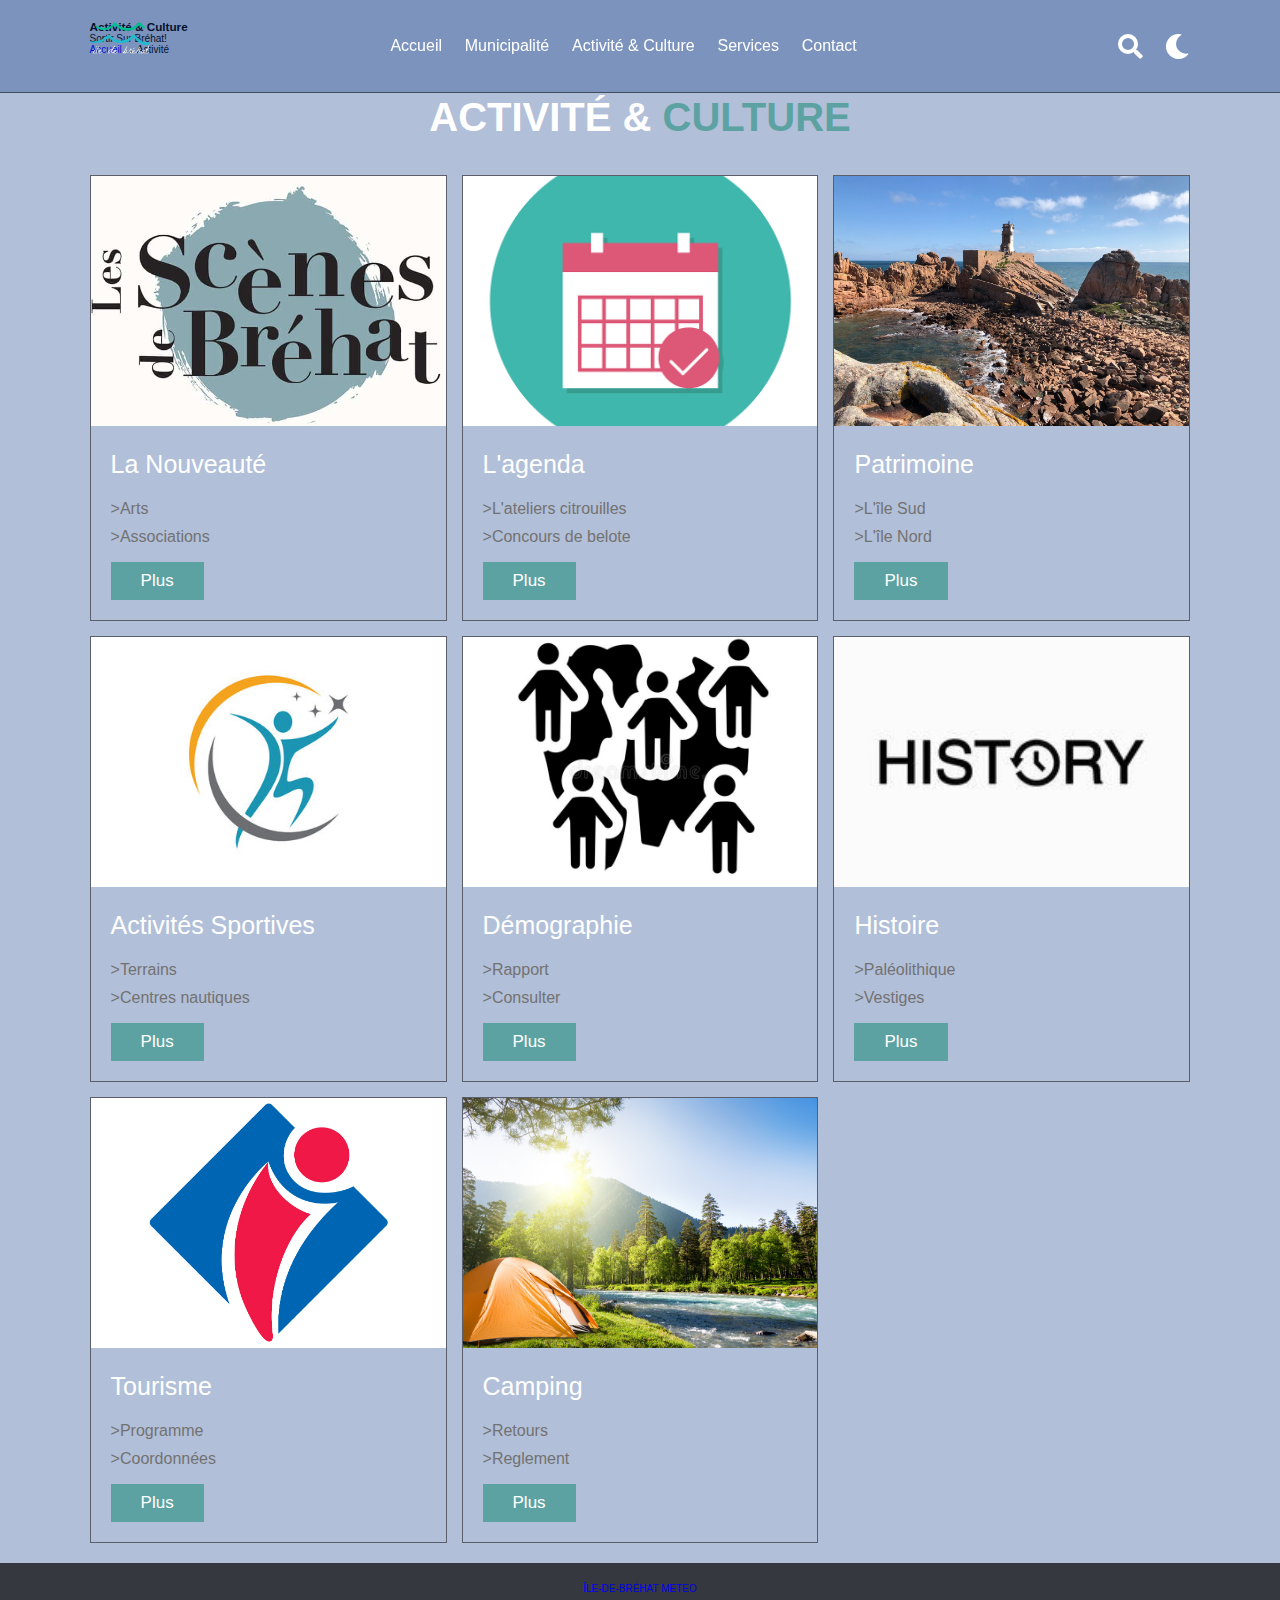
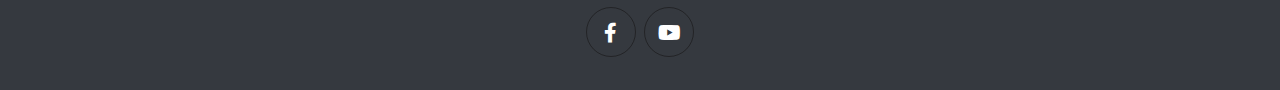
==== activites.html @ 63521829 "Add files via upload" ====
<!DOCTYPE html>
<html lang="en">
<head>
    <meta charset="UTF-8">
    <meta http-equiv="X-UA-Compatible" content="IE=edge">
    <meta name="viewport" content="width=device-width, initial-scale=1.0">
    <link rel="stylesheet" type="text/css" href="Bootstrap/css/bootstrap.min.css">
    <link rel="stylesheet" type="text/css" href="css/style.css">
    <title>Ile de Bréhat</title>
    <link rel="stylesheet" href="https://cdnjs.cloudflare.com/ajax/libs/font-awesome/5.15.4/css/all.min.css">

</head>
<body>
<!-- TESTER LE CURSEUR  -->
    <div class="cursor"></div>


<!--Le menu-->
<header class="header">

    <a href="index.html" class="logo">
        <img src="images/logo3.png" alt="">
    </a>

    <nav class="navbar">
        <a href="index.html">Accueil</a>
        <a href="municipalites.html" >Municipalité</a>
        <a href="activites.html">Activité & Culture</a>
        <a href="services.html">Services</a>
        <!-- <a href="#review">review</a> -->
        <a href="index.html">contact</a>
        <!-- <a href="#blogs">blogs</a> -->
    </nav>

    <div class="icons">
        <div class="fas fa-search" id="search-btn"></div>
        <div class="fas fa-moon" id="moon-btn"></div>
        <div class="fas fa-bars" id="menu-btn"></div>
    </div>

    <div class="search-form">
        <input type="search" id="search-box" placeholder="Rechercher">
        <label for="search-box" class="fas fa-search"></label>
    </div>

</header>
<!-- <iframe width="650" height="450" src="https://embed.windy.com/embed2.html?lat=48.965&lon=2.535&detailLat=48.965&detailLon=2.535&width=650&height=450&zoom=5&level=surface&overlay=wind&product=ecmwf&menu=&message=&marker=&calendar=now&pressure=&type=map&location=coordinates&detail=&metricWind=default&metricTemp=default&radarRange=-1" frameborder="0"></iframe> -->

<section class="homeAct" id="homeAct">

    <div class="content">
        <h3>Activité & Culture</h3>
        <p>Sortir sur Bréhat!</p>
        <p class="chemin">
            <a href="index.html" class="miaou">Accueil </a>&rarr; Activité</p>
        </p>
    </div>

</section>
<!-- Article  -->
<section class="services" id="services">

    <h1 class="heading"> Activité &<span> culture</span> </h1>

    <div class="box-container">

        <div class="box">
            <div class="image">
                <img src="images/tamere.jpg" alt="">
            </div>
            <div class="content">
                <a href="#" class="title">La nouveauté </a>
                <br>
                <br>
                <p1> >Arts</p1>
                <br>
                <p2> >Associations</p2>
                <br>
                <a href="#" class="btn">Plus</a>
            </div>
        </div>

        <div class="box">
          <div class="image">
              <img src="images/wshwsh.png" alt="">
          </div>
          <div class="content">
              <a href="#" class="title">L'agenda</a>
              <br>
              <br>
              <p1> >L'ateliers citrouilles</p1>
              <br>
              <p2> >Concours de belote</p2>
              <br>
              <a href="#" class="btn">Plus</a>
          </div>
      </div>

      <div class="box">
        <div class="image">
            <img src="images/patri.jpg" alt="">
        </div>
        <div class="content">
            <a href="#" class="title">Patrimoine</a>
            <br>
            <br>
            <p1> >L'île Sud</p1>
            <br>
            <p2> >L'île Nord</p2>
            <br>
            <a href="#" class="btn">Plus</a>
        </div>
    </div>
    <div class="box">
      <div class="image">
          <img src="images/foutre.jpg" alt="">
      </div>
      <div class="content">
          <a href="#" class="title">Activités sportives</a>
          <br>
          <br>
          <p1> >Terrains</p1>
          <br>
          <p2> >Centres nautiques</p2>
          <br>
          <a href="#" class="btn">Plus</a>
      </div>
  </div>
  <div class="box">
    <div class="image">
        <img src="images/puree.jpg" alt="">
    </div>
    <div class="content">
        <a href="#" class="title">Démographie </a>
        <br>
        <br>
        <p1> >Rapport</p1>
        <br>
        <p2> >Consulter</p2>
        <br>
        <a href="#" class="btn">Plus</a>
    </div>
</div>
<div class="box">
    <div class="image">
        <img src="images/jmenfou.jpg" alt="">
    </div>
    <div class="content">
        <a href="#" class="title">Histoire</a>
        <br>
        <br>
        <p1> >Paléolithique</p1>
        <br>
        <p2> >Vestiges</p2>
        <br>
        <a href="#" class="btn">Plus</a>
    </div>
</div>
<div class="box">
    <div class="image">
        <img src="images/pupu.jpg" alt="">
    </div>
    <div class="content">
        <a href="#" class="title">Tourisme </a>
        <br>
        <br>
        <p1> >Programme</p1>
        <br>
        <p2> >Coordonnées</p2>
        <br>
        <a href="#" class="btn">Plus</a>
    </div>
</div>
<div class="box">
    <div class="image">
        <img src="images/yes.jpg" alt="">
    </div>
    <div class="content">
        <a href="#" class="title">Camping </a>
        <br>
        <br>
        <p1> >Retours</p1>
        <br>
        <p2> >Reglement</p2>
        <br>
        <a href="#" class="btn">Plus</a>
    </div>
</div>
</div>

</section>



<!-- pied de page  -->
<section class="footer">

    <!-- Météo  -->
    <div class="meteo">
        <a class="weatherwidget-io" href="https://forecast7.com/fr/48d85n3d00/ile-de-brehat/" data-label_1="ÎLE-DE-BRÉHAT" data-label_2="METEO" data-theme="dark" >ÎLE-DE-BRÉHAT METEO</a>
<script>
!function(d,s,id){var js,fjs=d.getElementsByTagName(s)[0];if(!d.getElementById(id)){js=d.createElement(s);js.id=id;js.src='https://weatherwidget.io/js/widget.min.js';fjs.parentNode.insertBefore(js,fjs);}}(document,'script','weatherwidget-io-js');
</script></div>
<!-- connection  -->
    <div class="share">
        <a href="https://fr-fr.facebook.com/ile.de.brehat" class="fab fa-facebook-f"></a>
        <a href="https://www.youtube.com/channel/UCKjtJqq0QdIYhCIgUOmA36Q" class="fab fa-youtube"></a>
    </div>

</section>


<!-- custom js file link  -->
<script src="js/script.js"></script>
<script src="https://code.jquery.com/jquery-3.5.1.slim.min.js" integrity="sha384-DfXdz2htPH0lsSSs5nCTpuj/zy4C+OGpamoFVy38MVBnE+IbbVYUew+OrCXaRkfj" crossorigin="anonymous"></script>
<script src="https://cdn.jsdelivr.net/npm/bootstrap@4.5.3/dist/js/bootstrap.bundle.min.js" integrity="sha384-ho+j7jyWK8fNQe+A12Hb8AhRq26LrZ/JpcUGGOn+Y7RsweNrtN/tE3MoK7ZeZDyx" crossorigin="anonymous"></script>
    

</body>
</html>
---- css/style.css ----
@import url('https://fonts.googleapis.com/css2?family=Yaldevi:wght@500&display=swap');

:root{
    
    --main-color:rgb(93, 162, 162);
    --black:#0e0f0fc2;
    --bg:#0b388552;
    --border:.1rem solid rgba(19, 18, 18, 0.551);
}

*{
    font-family: 'Roboto', sans-serif;
    margin:0; padding:0;
    box-sizing: border-box;
    outline: none; border:none;
    text-decoration: none;
    text-transform: capitalize;
    transition: .2s linear;
}
*::selection{
    background-color: rgb(79, 133, 133);
    color: rgb(253, 251, 251);
}

html{
    font-size: 62.5%;
    overflow-x: hidden;
    scroll-padding-top: 9rem;
    scroll-behavior: smooth;
}

html::-webkit-scrollbar{
    width: .8rem;
}

html::-webkit-scrollbar-track{
    background: transparent;
}

html::-webkit-scrollbar-thumb{
    background: #fff;
    border-radius: 5rem;
}

body{
    background: var(--bg);
}

section{
    padding:2rem 7%;
}

.heading{
    text-align: center;
    color:#fff;
    text-transform: uppercase;
    padding-bottom: 3.5rem;
    font-size: 4rem;
}

.heading span{
    color:var(--main-color);
    text-transform: uppercase;
}

.btn{
    margin-top: 1rem;
    display: inline-block;
    padding:.9rem 3rem;
    font-size: 1.7rem;
    color:#fff;
    background: var(--main-color);
    cursor: pointer;
}

.btn:hover{
    letter-spacing: .2rem;
}

.header{
    background: var(--bg);
    display: flex;
    align-items: center;
    justify-content: space-between;
    padding:1.5rem 7%;
    border-bottom: var(--border);
    position: fixed;
    top:0; left: 0; right: 0;
    z-index: 1000;
}

.header .logo img{
    height: 6rem;
}

.header .navbar a{
    margin:0 1rem;
    font-size: 1.6rem;
    color:#fff;
}

.header .navbar a:hover{
    color:var(--main-color);
    border-bottom: .1rem solid var(--main-color);
    padding-bottom: .5rem;
}

.header .icons div{
    color:#fff;
    cursor: pointer;
    font-size: 2.5rem;
    margin-left: 2rem;
}

.header .icons div:hover{
    color:var(--main-color);
}

#menu-btn{
    display: none;
}

.header .search-form{
    position: absolute;
    top:115%; right: 7%;
    background: #fff;
    width: 50rem;
    height: 5rem;
    display: flex;
    align-items: center;
    transform: scaleY(0);
    transform-origin: top;
}

.header .search-form.active{
    transform: scaleY(1);
}

.header .search-form input{
    height: 100%;
    width: 100%;
    font-size: 1.6rem;
    color:var(--black);
    padding:1rem;
    text-transform: none;
}

.header .search-form label{
    cursor: pointer;
    font-size: 2.2rem;
    margin-right: 1.5rem;
    color:var(--black);
}

.header .search-form label:hover{
    color:var(--main-color);
}

.header .cart-items-container{
    position: absolute;
    top:100%; right: -100%;
    height: calc(100vh - 9.5rem);
    width: 35rem;
    background: #fff;
    padding:0 1.5rem;
}

.header .cart-items-container.active{
    right: 0;
}

.header .cart-items-container .cart-item{
    position: relative;
    margin:2rem 0;
    display: flex;
    align-items: center;
    gap:1.5rem;
}

.header .cart-items-container .cart-item .fa-times{
    position: absolute;
    top:1rem; right: 1rem;
    font-size: 2rem;
    cursor: pointer;
    color: var(--black);
}

.header .cart-items-container .cart-item .fa-times:hover{
    color:var(--main-color);
}

.header .cart-items-container .cart-item img{
    height: 7rem;
}

.header .cart-items-container .cart-item .content h3{
    font-size: 2rem;
    color:var(--black);
    padding-bottom: .5rem;
}

.header .cart-items-container .cart-item .content .price{
    font-size: 1.5rem;
    color:var(--main-color);
}

.header .cart-items-container .btn{
    width: 100%;
    text-align: center;
}

.home{
    margin-top: 93px;
    min-height: 30vh;
    height: auto;
    min-height: 60vh;
    display: flex;
    align-items: center;
    background:url(../images/menu.jfif) no-repeat;
    background-size: cover;
    background-position: center;
}

.home .content{
    max-width: 60rem;
}

.home .content h3{
    font-size: 6rem;
    text-transform: uppercase;
    color:#fff;
}

.home .content p{
    font-size: 2rem;
    font-weight: lighter;
    line-height: 1.8;
    padding:1rem 0;
    color:#eee;
    text-transform: none;
}

.article .box-container{
    display: grid;
    grid-template-columns: repeat(auto-fit, minmax(30rem, 1fr));
    gap:1.5rem;
}

.article .box-container .box{
    border:var(--border);    
}

.article .box-container .box .image{
    height: 25rem;
    overflow:hidden;
    width: 100%;
}

.article .box-container .box .image img{
    height: 100%;
    object-fit: cover;
    width: 100%;
}

.article .box-container .box:hover .image img{
    transform: scale(1.2);
}

.article .box-container .box .content{
    padding:2rem;
}

.article .box-container .box .content .title{
    font-size: 2.5rem;
    line-height: 1.5;
    color:#fff;
}
.article .box-container .box .content .title::selection{
background-color: rgb(79, 133, 133);
color: rgb(253, 251, 251);
}

.article .box-container .box .content .title:hover{
    color:var(--main-color);
}

.article .box-container .box .content span{
    color:var(--main-color);
    display: block;
    padding-top: 1rem;
    font-size: 2rem;
}
.article .box-container .box .content span::selection{
    background-color: rgb(79, 133, 133);
    color: rgb(253, 251, 251);
    } 
    
.article .box-container .box .content p{
    font-size: 1.6rem;
    line-height: 1.8;
    color:#ccc;
    padding:1rem 0;
    text-transform: none;
}
.article .box-container .box .content p::selection{
    background-color: rgb(79, 133, 133);
    color: rgb(253, 251, 251);
    } 

.contact .row{
    display: flex;
    background:var(--black);
    flex-wrap: wrap;
    gap:1rem;
}

.contact .row .map{
    flex:1 1 45rem;
    width: 100%;
    object-fit: cover;
}

.contact .row form{
    flex:1 1 45rem;
    padding:5rem 2rem;
    text-align: center;
}

.contact .row form h3{
    text-transform: none;
    font-size: 3.5rem;
    color:#fff;
}

.contact .row form .inputBox{
    display: flex;
    align-items: center;
    margin-top: 2rem;
    margin-bottom: 2rem;
    background:var(--bg);
    border:var(--border);
}

.contact .row form .inputBox span{
    color:#fff;
    font-size: 2rem;
    padding-left: 2rem;
}

.contact .row form .inputBox input{
    width: 100%;
    padding:2rem;
    font-size: 1.7rem;
    color:#fff;
    text-transform: none;
    background:none;
}



.footer{
    background:var(--black);
    text-align: center;
}

.footer .share{
    padding:1rem 0;
}

.footer .share a{
    height: 5rem;
    width: 5rem;
    line-height: 5rem;
    font-size: 2rem;
    color:#fff;
    border:var(--border);
    margin:.3rem;
    border-radius: 50%;
}

.footer .share a:hover{
    background-color: var(--main-color);
}

.footer .links{
    display: flex;
    justify-content: center;
    flex-wrap: wrap;
    padding:2rem 0;
    gap:1rem;
}

.footer .links a{
    padding:.7rem 2rem;
    color:#fff;
    border:var(--border);
    font-size: 2rem;
}

.footer .links a:hover{
    background:var(--main-color);
}

.footer .credit{
    font-size: 2rem;
    color:#fff;
    font-weight: lighter;
    padding:1.5rem;
}

.footer .credit span{
    color:var(--main-color);
}

.services .box-container .box{
    flex-wrap: wrap;
   
  
}
.services .box-container{
    display: grid;
    grid-template-columns: repeat(auto-fit, minmax(30rem, 1fr));
    gap:1.5rem;
}

.services .box-container .box{
    border:var(--border);    
}

.services .box-container .box .image{
    height: 25rem;
    overflow:hidden;
    width: 100%;
}

.services .box-container .box .image img{
    height: 100%;
    object-fit: cover;
    width: 100%;
}

.services .box-container .box:hover .image img{
    transform: scale(1.2);
}

.services .box-container .box .content{
    padding:2rem;
}
.services .box-container .box .content::selection{
    background-color: rgb(79, 133, 133);
    color: rgb(253, 251, 251);
    } 

.services .box-container .box .content .title{
    font-size: 2.5rem;
    line-height: 1.5;
    color:#fff;
}
.services .box-container .box .content .title::selection{
background-color: rgb(79, 133, 133);
color: rgb(253, 251, 251);
}

.services .box-container .box .content .title:hover{
    color:var(--main-color);
}

.services .box-container .box .content span{
    color:var(--main-color);
    display: block;
    padding-top: 1rem;
    font-size: 2rem;
}
.services .box-container .box .content span::selection{
    background-color: rgb(79, 133, 133);
    color: rgb(253, 251, 251);
    } 
    
.services .box-container .box .content p1{
    font-size: 1.6rem;
    line-height: 1.8;
    color:rgb(115, 114, 114);
    padding:1rem 0;
    text-transform: none;
}
.services .box-container .box .content p1::selection{
    background-color: rgb(79, 133, 133);
    color: rgb(253, 251, 251);
    } 
    .services .box-container .box .content p2::selection{
        background-color: rgb(79, 133, 133);
        color: rgb(253, 251, 251);
        } 
.services .box-container .box .content p2{
    font-size: 1.6rem;
    line-height: 1.8;
    color:rgb(115, 114, 114);
    padding:1rem 0;
    text-transform: none;
}
.services .box-container .box .content p1:hover{
    color:rgb(53, 110, 191);
}
.services .box-container .box .content p2:hover{
    color:rgb(155, 78, 78);
}
.services .box-container .box .content p::selection{
    background-color: rgb(79, 133, 133);
    color: rgb(253, 251, 251);
    } 











/* media queries  */
@media (max-width:991px){

    html{
        font-size: 55%;
    }

    .header{
        padding:1.5rem 2rem;
    }

    section{
        padding:2rem;
    }

}

@media (max-width:768px){

    #menu-btn{
        display: inline-block;
    }

    .header .navbar{
        position: absolute;
        top:100%; right: -100%;
        background: #fff;
        width: 30rem;
        height: calc(100vh - 9.5rem);
    }

    .header .navbar.active{
        right:0;
    }

    .header .navbar a{
        color:var(--black);
        display: block;
        margin:1.5rem;
        padding:.5rem;
        font-size: 2rem;
    }

    .header .search-form{
        width: 90%;
        right: 2rem;
    }

    .home{
        background-position: left;
        justify-content: center;
        text-align: center;
    }

    .home .content h3{
        font-size: 4.5rem;
    }

    .home .content p{
        font-size: 1.5rem;
    }

}

@media (max-width:450px){

    html{
        font-size: 50%;
    }

}
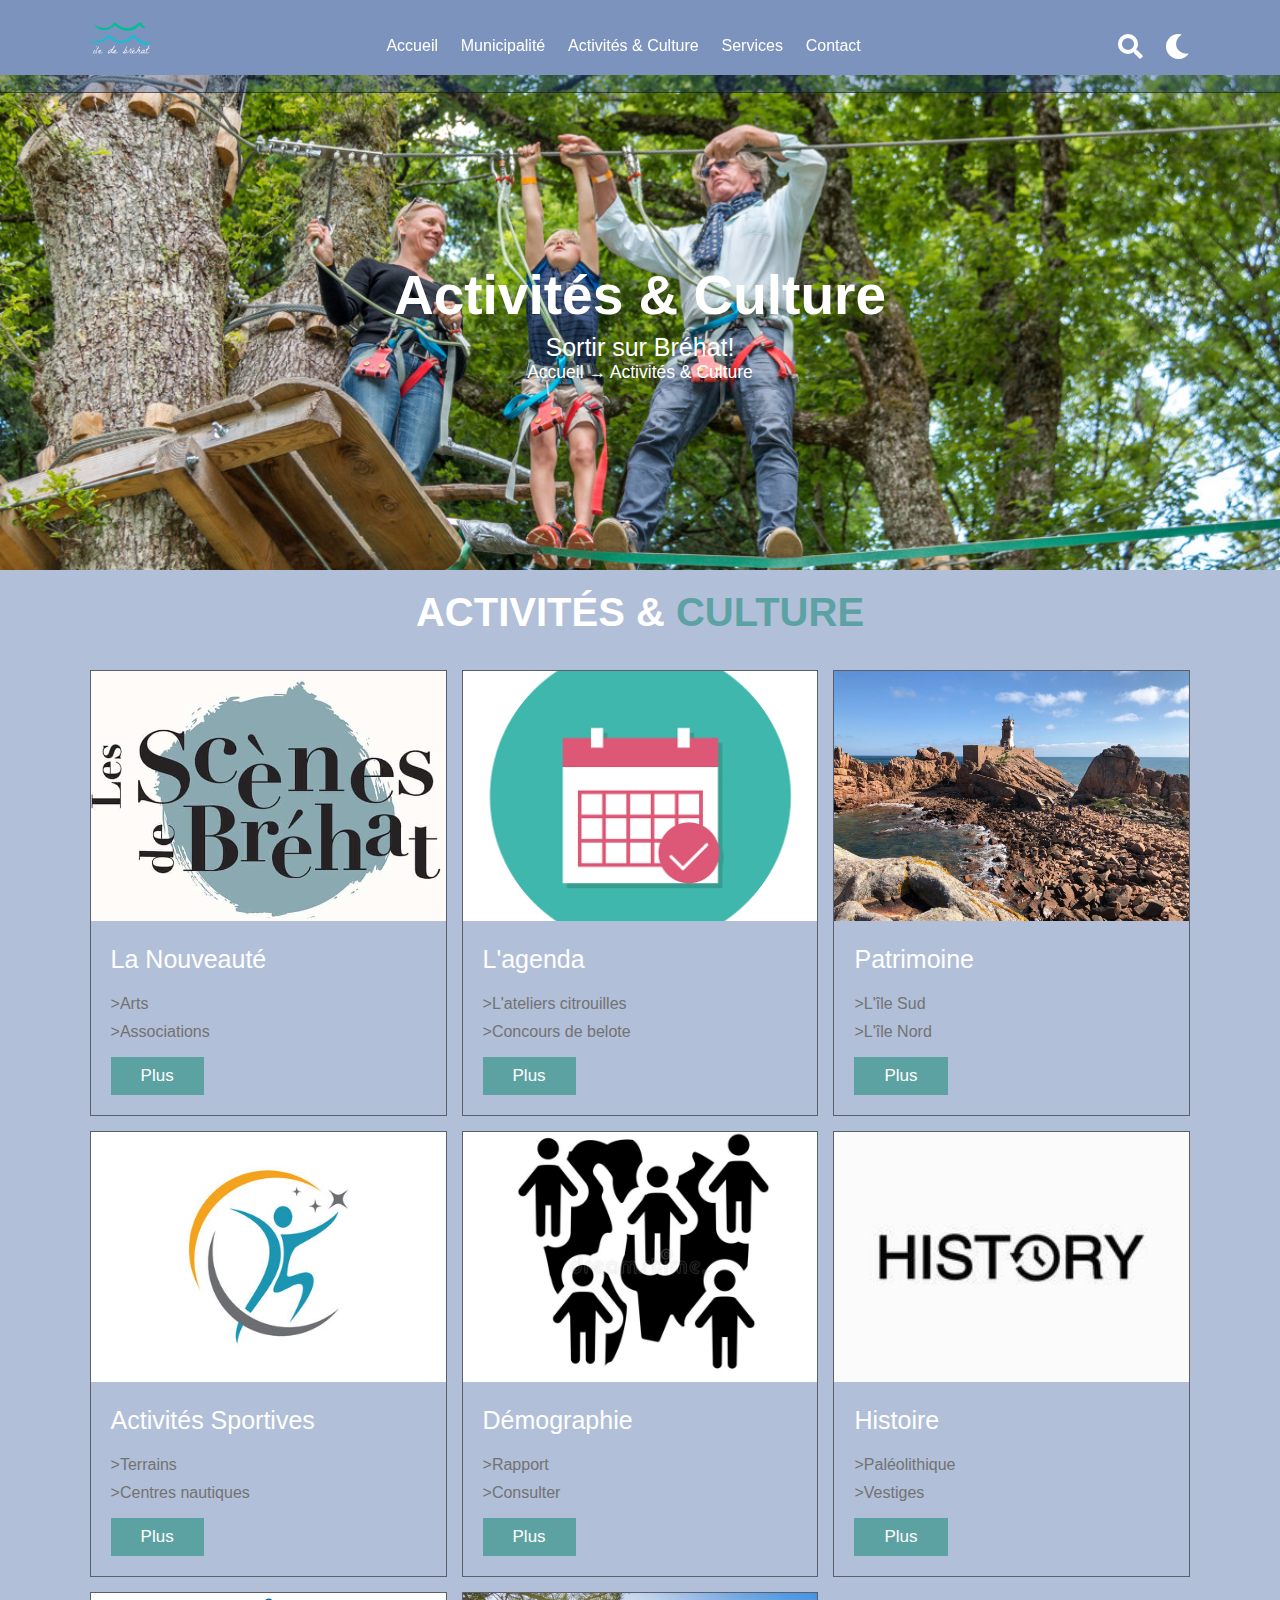
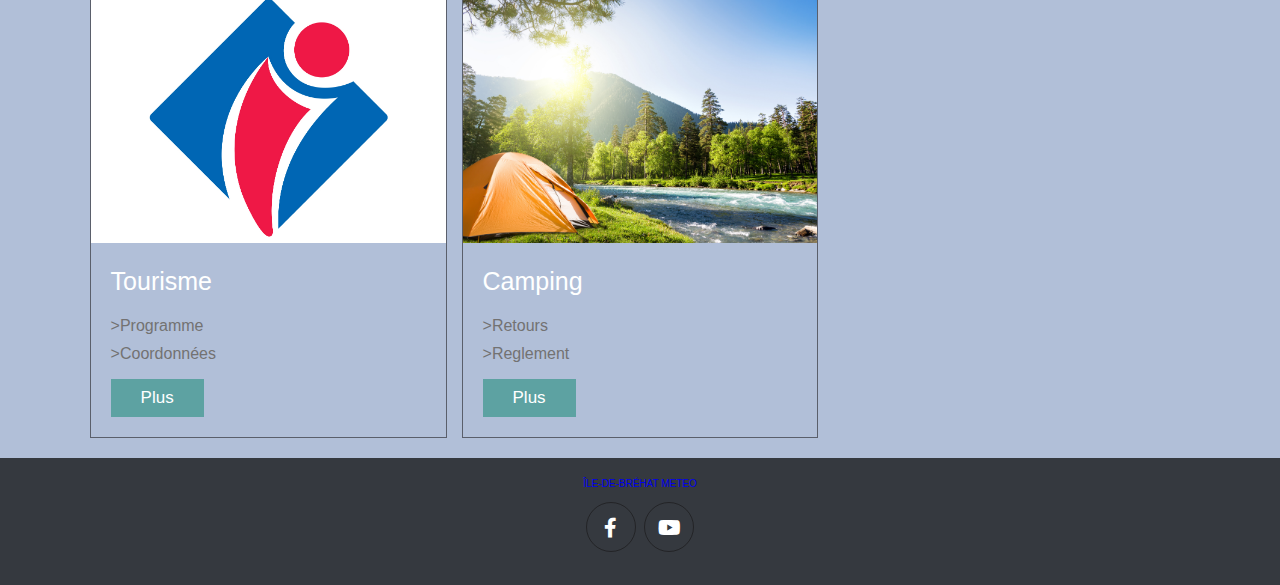
==== commit af4c60a3: "Update activites.html" ====
--- a/activites.html
+++ b/activites.html
@@ -25,7 +25,7 @@
     <nav class="navbar">
         <a href="index.html">Accueil</a>
         <a href="municipalites.html" >Municipalité</a>
-        <a href="activites.html">Activité & Culture</a>
+        <a href="activites.html">Activités & Culture</a>
         <a href="services.html">Services</a>
         <!-- <a href="#review">review</a> -->
         <a href="index.html">contact</a>
@@ -49,10 +49,10 @@
 <section class="homeAct" id="homeAct">
 
     <div class="content">
-        <h3>Activité & Culture</h3>
+        <h3>Activités & Culture</h3>
         <p>Sortir sur Bréhat!</p>
         <p class="chemin">
-            <a href="index.html" class="miaou">Accueil </a>&rarr; Activité</p>
+            <a href="index.html" class="miaou">Accueil </a>&rarr; Activités & Culture</p>
         </p>
     </div>
 
@@ -60,7 +60,7 @@
 <!-- Article  -->
 <section class="services" id="services">
 
-    <h1 class="heading"> Activité &<span> culture</span> </h1>
+    <h1 class="heading"> Activités &<span> culture</span> </h1>
 
     <div class="box-container">
 
@@ -217,4 +217,4 @@
     
 
 </body>
-</html>+</html>
--- a/css/style.css
+++ b/css/style.css
@@ -508,10 +508,154 @@
     background-color: rgb(79, 133, 133);
     color: rgb(253, 251, 251);
     } 
-
-
-
-
+.homeServ{
+        margin-top: 75px;
+        height: auto;
+        min-height: 55vh;
+        display: flex;
+        align-items: center;
+        background:url(../images/serv.jpg) no-repeat;
+        background-size: cover;
+        background-position: center;
+    } 
+    
+    .homeServ{
+        height: 10px;
+        background-position: left;
+        justify-content: center;
+        text-align: center;
+    }
+    
+    .homeServ .content h3{
+        height: 70px;
+        font-size: 5.5rem;
+        color: white;
+    }
+    .homeServ .content h3{
+        height: 70px;
+        font-size: 5.5rem;
+        color: white;
+    }
+
+    .homeServ .content h3::selection{
+        background-color: rgb(79, 133, 133);
+        color: rgb(253, 251, 251);
+        }
+    
+    .homeServ .content p::selection{
+        background-color: rgb(79, 133, 133);
+        color: rgb(253, 251, 251);
+        }
+    .homeServ .content p{
+        text-transform: none;
+        font-size: 2.5rem;
+        color: rgba(255, 255, 255, 0.973);
+    }
+    
+    .homeServ .content .chemin{
+        font-size: 1.75rem;
+    }
+    
+    .homeServ .content .chemin a{
+        color: white;
+        font-size: 1.75rem;
+    }
+
+    .homeAct{
+        margin-top: 75px;
+        height: auto;
+        min-height: 55vh;
+        display: flex;
+        align-items: center;
+        background:url(../images/accro.jpg) no-repeat;
+        background-size: cover;
+        background-position: center;
+    } 
+    
+    .homeAct{
+        height: 10px;
+        background-position: left;
+        justify-content: center;
+        text-align: center;
+    }
+    
+    .homeAct .content h3{
+        color: white;
+        height: 70px;
+        font-size: 5.5rem;
+    }
+    .homeAct .content h3::selection{
+        background-color: rgb(85, 96, 96);
+        color: rgb(253, 251, 251);
+        }
+    
+    .homeAct .content p{
+        color: white;
+        text-transform: none;
+        font-size: 2.5rem;
+    }
+    .homeAct .content p::selection{
+        background-color: rgb(79, 133, 133);
+        color: rgb(253, 251, 251);
+        }
+    
+    .homeAct .content .chemin{
+        font-size: 1.75rem;
+    }
+    
+    .homeAct .content .chemin a{
+        color: white;
+        font-size: 1.75rem;
+    }
+
+
+.homeMuni{
+    margin-top: 93px;
+    min-height: 30vh;
+    height: auto;
+    min-height: 60vh;
+    display: flex;
+    align-items: center;
+    background:url(../images/banner\ 2.jpeg) no-repeat;
+    background-size: cover;
+    background-position: center;
+} 
+
+.homeMuni{
+    height: 10px;
+    background-position: left;
+    justify-content: center;
+    text-align: center;
+}
+
+.homeMuni .content h3{
+    height: 70px;
+    font-size: 5.5rem;
+}
+.homeMuni .content h3::selection{
+    background-color: rgb(79, 133, 133);
+    color: rgb(253, 251, 251);
+    }
+
+.homeMuni .content p{
+    text-transform: none;
+    font-size: 2.5rem;
+}
+.homeMuni .content p::selection{
+    background-color: rgb(79, 133, 133);
+    color: rgb(253, 251, 251);
+    }
+
+  
+.homeMuni .content .chemin{
+    font-size: 1.75rem;
+    color:white;
+}
+
+.homeMuni .content .chemin a{
+    color: white;
+    font-size: 1.75rem;
+}
 
 
 
@@ -589,4 +733,4 @@
         font-size: 50%;
     }
 
-}+}
